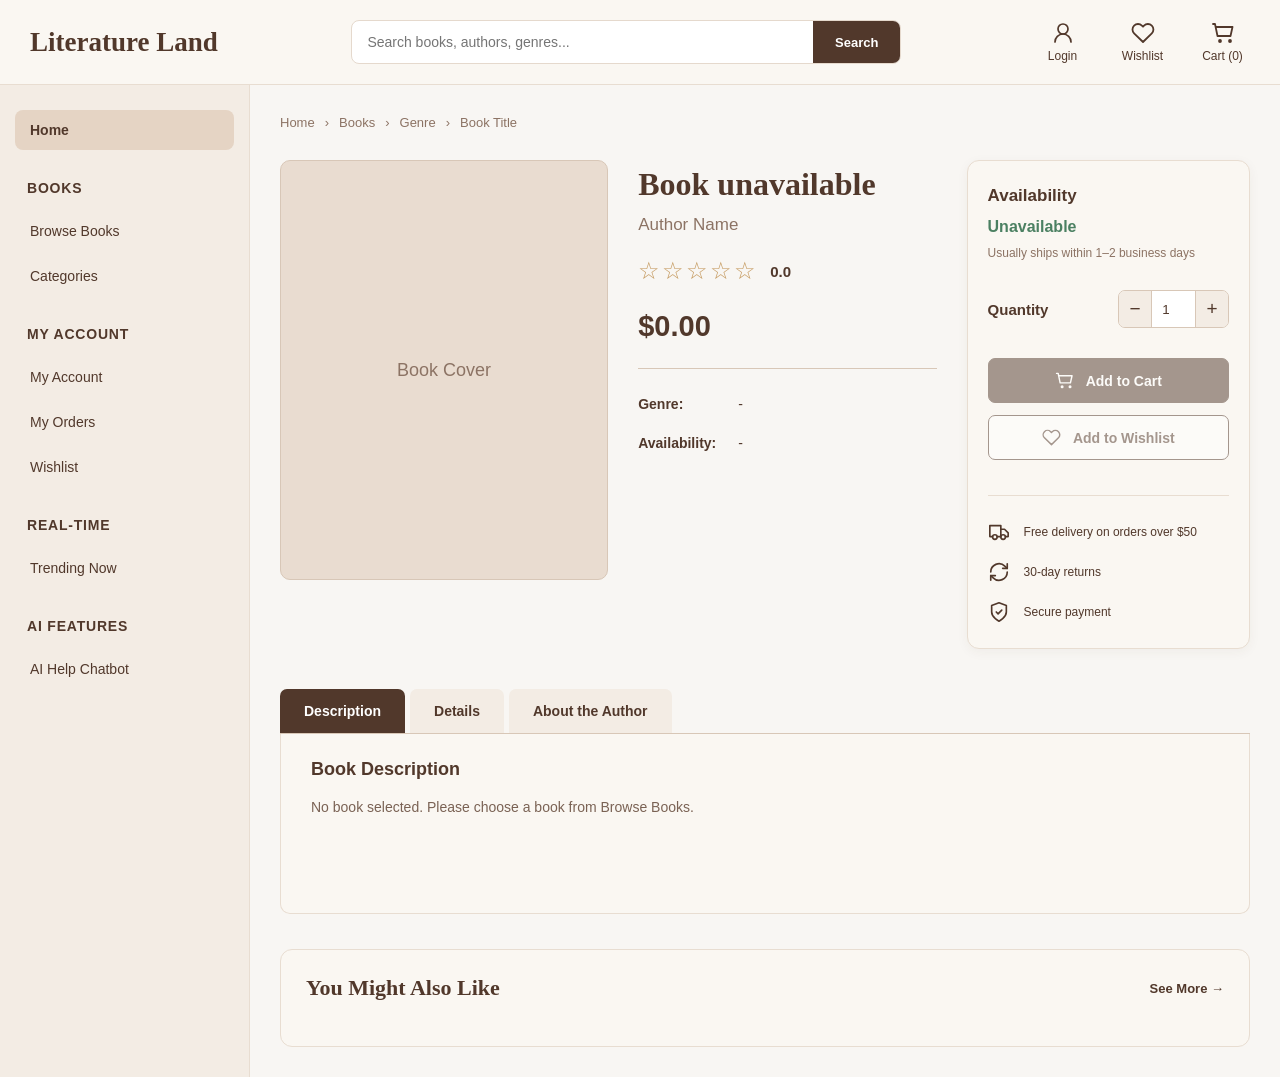
==== frontend/book-details/book-details.html @ 0149fbb0 "created bookstore pages and connected cart to backend - created home, browse books, book details and" ====
<!DOCTYPE html>
<html lang="en">

<head>
    <meta charset="UTF-8">
    <meta name="viewport" content="width=device-width, initial-scale=1.0">

    <title>Book Details | Literature Land</title>

    <!-- SHARED HEADER AND SIDEBAR STYLES -->
    <link rel="stylesheet" href="../browse/browse.css">

    <!-- BOOK DETAILS STYLES -->
    <link rel="stylesheet" href="book-details.css">
</head>

<body>

    <!-- HEADER -->
    <div id="header-container"></div>

    <!-- PAGE CONTAINER -->
    <div class="page-container">

        <!-- SIDEBAR -->
        <aside class="sidebar" id="sidebar-container"></aside>

        <!-- MAIN CONTENT -->
        <main class="main-content">

            <!-- BREADCRUMB -->
            <nav class="breadcrumb">
                <a href="../home/home.html">Home</a>
                <span>›</span>
                <a href="../browse/browse.html">Books</a>
                <span>›</span>
                <span id="breadcrumbGenre">Genre</span>
                <span>›</span>
                <span id="breadcrumbTitle">Book Title</span>
            </nav>

            <!-- BOOK DETAILS SECTION -->
            <section class="book-details-section">

                <!-- BOOK COVER -->
                <div class="book-images">

                    <div class="main-book-cover" id="bookCover">
                        Book Cover
                    </div>

                </div>

                <!-- BOOK INFORMATION -->
                <div class="book-information">

                    <h1 id="bookTitle">Book Title</h1>

                    <p class="book-author" id="bookAuthor">
                        Author Name
                    </p>

                    <!-- BOOK RATING -->
                    <div class="book-rating">
                        <span class="rating-stars" id="bookStars">☆☆☆☆☆</span>
                        <span class="rating-number" id="bookRating">0.0</span>
                    </div>

                    <!-- BOOK PRICE -->
                    <p class="book-price" id="bookPrice">$0.00</p>

                    <hr class="details-divider">

                    <!-- ADDITIONAL BOOK INFORMATION -->
                    <div class="book-metadata">

                        <p>
                            <strong>Genre:</strong>
                            <span id="bookGenre">-</span>
                        </p>

                        <p>
                            <strong>Availability:</strong>
                            <span id="bookAvailability">-</span>
                        </p>

                    </div>

                </div>

                <!-- PURCHASE PANEL -->
                <div class="purchase-panel">

                    <!-- STOCK STATUS -->
                    <div class="stock-status">
                        <h3>Availability</h3>
                        <p id="stockStatus">Checking stock...</p>
                        <span id="stockQuantity"></span>

                        <!-- SHIPPING INFORMATION -->
                        <p class="shipping-message">
                            Usually ships within 1–2 business days
                        </p>
                    </div>

                    <!-- QUANTITY SELECTOR -->
                    <div class="quantity-section">

                        <label for="quantityInput">Quantity</label>

                        <div class="quantity-controls">

                            <button type="button" id="decreaseQuantity">
                                −
                            </button>

                            <input type="number" id="quantityInput" value="1" min="1" readonly>

                            <button type="button" id="increaseQuantity">
                                +
                            </button>

                        </div>

                    </div>

                    <!-- ADD TO CART -->
                    <button class="add-cart-button" id="addToCart" type="button">
                        <img src="../assets/icons/shopping-cart.svg" alt="">
                        Add to Cart
                    </button>

                    <!-- ADD TO WISHLIST -->
                    <button class="add-wishlist-button" id="addToWishlist" type="button">
                        <img src="../assets/icons/heart.svg" alt="">
                        Add to Wishlist
                    </button>

                    <!-- DELIVERY AND PAYMENT INFORMATION -->
                    <div class="purchase-benefits">

                        <div class="benefit-item">
                            <img src="../assets/icons/truck.svg" alt="">
                            <span>Free delivery on orders over $50</span>
                        </div>

                        <div class="benefit-item">
                            <img src="../assets/icons/refresh-cw.svg" alt="">
                            <span>30-day returns</span>
                        </div>

                        <div class="benefit-item">
                            <img src="../assets/icons/shield-check.svg" alt="">
                            <span>Secure payment</span>
                        </div>

                    </div>

                </div>

            </section>

            <!-- BOOK INFORMATION TABS -->
            <section class="book-tabs-section">

                <!-- TAB BUTTONS -->
                <div class="tabs">

                    <button class="tab-button active" data-tab="description" type="button">
                        Description
                    </button>

                    <button class="tab-button" data-tab="details" type="button">
                        Details
                    </button>

                    <button class="tab-button" data-tab="author" type="button">
                        About the Author
                    </button>

                </div>

                <!-- DESCRIPTION -->
                <div class="tab-content active" id="description">

                    <h3>Book Description</h3>

                    <p id="bookDescription">
                        Book description will appear here.
                    </p>

                </div>

                <!-- DETAILS -->
                <div class="tab-content" id="details">

                    <h3>Book Details</h3>

                    <p>
                        <strong>Title:</strong>
                        <span id="detailTitle">-</span>
                    </p>

                    <p>
                        <strong>Author:</strong>
                        <span id="detailAuthor">-</span>
                    </p>

                    <p>
                        <strong>Genre:</strong>
                        <span id="detailGenre">-</span>
                    </p>

                    <p>
                        <strong>Price:</strong>
                        <span id="detailPrice">-</span>
                    </p>

                </div>

                <!-- ABOUT THE AUTHOR -->
                <div class="tab-content" id="author">

                    <h3>About the Author</h3>

                    <p id="authorDescription">
                        Author information is not available yet.
                    </p>

                </div>

            </section>

            <!-- RECOMMENDED BOOKS -->
            <section class="recommended-section">

                <div class="section-heading">

                    <h2>You Might Also Like</h2>

                    <a href="../browse/browse.html" class="see-more">
                        See More →
                    </a>

                </div>

                <!-- RECOMMENDED BOOKS FROM BACKEND -->
                <div class="recommended-books" id="recommendedBooks"></div>

            </section>

        </main>

    </div>
    
    <!-- SHARED CART COUNTER -->
    <script src="../components/cart-header.js"></script>

    <!-- BOOK DETAILS JAVASCRIPT -->
    <script src="book-details.js"></script>

</body>

</html>
---- frontend/browse/browse.css ----
/* RESET */

* {
    margin: 0;
    padding: 0;
    box-sizing: border-box;
}

/* BODY */

body {
    font-family: Arial, sans-serif;
    min-width: 900px;
    background-color: #F8F6F3;
}

/* HEADER */

.header {
    height: 85px;
    background-color: #FAF7F2;
    border-bottom: 1px solid #E8DDD1;
    padding: 0 30px;
    display: flex;
    align-items: center;
    justify-content: space-between;
    gap: 20px;
}

/* HEADER LOGO */

.header-logo {
    flex-shrink: 0;
}

.header-logo a {
    font-family: Georgia, 'Times New Roman', serif;
    font-size: 27px;
    font-weight: bold;
    color: #51382B;
    text-decoration: none;
    white-space: nowrap;
}

/* SEARCH BAR */

.header-search {
    display: flex;
    align-items: center;
    flex: 1;
    width: 100%;
    max-width: 550px;
    min-width: 0;
    height: 44px;
    border: 1px solid #E5D9CD;
    border-radius: 8px;
    background-color: #FFFFFF;
    overflow: hidden;
}

.header-search input {
    flex: 1;
    min-width: 0;
    height: 100%;
    padding: 0 15px;
    border: none;
    outline: none;
    background: transparent;
    font-size: 14px;
}

.header-search button {
    height: 100%;
    padding: 0 22px;
    border: none;
    background-color: #51382B;
    color: white;
    font-size: 13px;
    font-weight: 600;
    cursor: pointer;
}

.header-search button:hover {
    background-color: #6B4C3B;
}

/* HEADER ACTIONS */

.header-actions {
    display: flex;
    align-items: center;
    justify-content: flex-end;
    gap: 25px;
    flex-shrink: 0;
}

/* HEADER ACTION LINKS */

.header-action {
    display: flex;
    flex-direction: column;
    align-items: center;
    justify-content: center;
    gap: 4px;
    min-width: 55px;
    color: #51382B;
    text-decoration: none;
    font-size: 12px;
    font-weight: 500;
    white-space: nowrap;
}

.header-action:hover {
    color: #C69C63;
}

/* HEADER ICONS */

.header-action img {
    width: 24px;
    height: 24px;
    display: block;
}

/* CART COUNT */

#cart-count {
    font-size: inherit;
}

/* PAGE CONTAINER */

.page-container {
    display: flex;
    min-height: calc(100vh - 85px);
}

/* SIDEBAR */

.sidebar {
    width: 250px;
    flex-shrink: 0;
    background-color: #F3ECE4;
    padding: 25px 15px;
    border-right: 1px solid #E8DDD1;
}

/* SIDEBAR NAVIGATION */

.sidebar-nav {
    display: flex;
    flex-direction: column;
    gap: 5px;
}

/* SIDEBAR HEADINGS */

.sidebar-heading {
    font-size: 14px;
    font-weight: 700;
    color: #51382B;
    letter-spacing: 0.8px;
    margin: 25px 12px 10px;
}

/* SIDEBAR LINKS */

.sidebar-link {
    display: block;
    padding: 12px 15px;
    border-radius: 8px;
    color: #51382B;
    text-decoration: none;
    font-size: 14px;
}

.sidebar-link:hover {
    background-color: #E9DCD0;
}

/* ACTIVE PAGE */

.sidebar-link.active {
    background-color: #E5D4C4;
    font-weight: bold;
}

/* MAIN CONTENT */

.main-content {
    flex: 1;
    min-width: 0;
    padding: 30px;
    background-color: #F8F6F3;
}

/* RESULTS HEADER */

.results-header {
    display: flex;
    justify-content: space-between;
    align-items: center;
    gap: 20px;
    margin-bottom: 25px;
}

.results-header h1 {
    font-family: Georgia, 'Times New Roman', serif;
    font-size: 27px;
    color: #51382B;
    margin-bottom: 8px;
}

.results-header p {
    font-size: 13px;
    color: #8C7364;
}

/* SORT CONTAINER */

.sort-container {
    display: flex;
    align-items: center;
    gap: 10px;
    flex-shrink: 0;
}

.sort-container label {
    font-size: 13px;
    color: #51382B;
}

.sort-container select {
    padding: 10px 12px;
    border: 1px solid #D8C7B7;
    border-radius: 7px;
    background-color: #FFFFFF;
    color: #51382B;
    font-size: 13px;
    cursor: pointer;
}

/* BROWSE CONTENT */

.browse-content {
    display: grid;
    grid-template-columns: 260px minmax(0, 1fr);
    gap: 25px;
    align-items: start;
}

/* FILTER PANEL */

.filter-panel {
    background-color: #FAF7F2;
    border: 1px solid #E8DDD1;
    border-radius: 12px;
    padding: 22px;
}

.filter-panel h2 {
    font-family: Georgia, 'Times New Roman', serif;
    font-size: 21px;
    color: #51382B;
    margin-bottom: 22px;
}

/* FILTER GROUP */

.filter-group {
    margin-bottom: 25px;
}

.filter-group h3 {
    font-size: 14px;
    color: #51382B;
    margin-bottom: 12px;
}

/* GENRE OPTIONS */

.genre-options {
    display: grid;
    grid-template-columns: repeat(2, minmax(0, 1fr));
    gap: 12px 8px;
}

.genre-options label {
    display: flex;
    align-items: center;
    gap: 6px;
    font-size: 11px;
    color: #51382B;
    cursor: pointer;
}

.genre-options input {
    accent-color: #51382B;
    flex-shrink: 0;
}

/* AUTHOR FILTER */

#authorFilter {
    width: 100%;
    padding: 11px;
    border: 1px solid #D8C7B7;
    border-radius: 7px;
    background-color: #FFFFFF;
    font-size: 12px;
    outline: none;
}

#authorFilter:focus {
    border-color: #51382B;
}

/* PRICE FILTER */

.price-labels {
    display: flex;
    justify-content: space-between;
    margin-bottom: 8px;
    font-size: 12px;
    color: #7A6254;
}

#priceFilter {
    width: 100%;
    accent-color: #51382B;
    cursor: pointer;
}

/* RATING OPTIONS */

.rating-options {
    display: flex;
    flex-direction: column;
    gap: 12px;
}

.rating-options label {
    display: flex;
    align-items: center;
    gap: 8px;
    font-size: 13px;
    color: #C69C63;
    cursor: pointer;
}

.rating-options input {
    accent-color: #51382B;
}

/* FILTER BUTTONS */

.filter-buttons {
    display: flex;
    flex-direction: column;
    gap: 10px;
}

.filter-buttons button {
    width: 100%;
    padding: 11px;
    border-radius: 7px;
    font-size: 13px;
    font-weight: bold;
    cursor: pointer;
}

/* APPLY FILTERS */

#applyFilters {
    background-color: #51382B;
    color: #FFFFFF;
    border: none;
}

#applyFilters:hover {
    background-color: #6B4C3B;
}

/* CLEAR FILTERS */

#clearFilters {
    background-color: transparent;
    color: #51382B;
    border: 1px solid #D8C7B7;
}

#clearFilters:hover {
    background-color: #E9DCD0;
}

/* BOOK RESULTS */

.books-section {
    min-width: 0;
}

/* BOOK GRID */

.books-grid {
    display: grid;
    grid-template-columns: repeat(3, minmax(0, 1fr));
    gap: 22px;
}

/* BOOK CARD */

.browse-book-card {
    position: relative;
    min-width: 0;
    background-color: #FAF7F2;
    border: 1px solid #E8DDD1;
    border-radius: 12px;
    padding: 15px;
    text-align: center;
}

/* BOOK COVER */

.browse-book-cover {
    height: 180px;
    background-color: #E9DCD0;
    border: 1px solid #D8C7B7;
    border-radius: 8px;
    display: flex;
    align-items: center;
    justify-content: center;
    color: #8C7364;
    font-size: 12px;
    margin-bottom: 12px;
}

/* BOOK TITLE */

.browse-book-card h3 {
    font-size: 14px;
    color: #51382B;
    margin-bottom: 5px;
}

/* BOOK AUTHOR */

.browse-book-author {
    font-size: 12px;
    color: #8C7364;
    margin-bottom: 8px;
}

/* BOOK RATING */

.browse-book-rating {
    font-size: 16px;
    color: #C69C63;
    margin-bottom: 8px;
}

.browse-book-rating span {
    font-size: 11px;
    color: #8C7364;
}

/* BOOK PRICE */

.browse-book-price {
    font-size: 14px;
    font-weight: bold;
    color: #51382B;
}

/* WISHLIST BUTTON */

.wishlist-button {
    position: absolute;
    top: 12px;
    right: 12px;
    border: none;
    background-color: #FFFFFF;
    border-radius: 50%;
    width: 30px;
    height: 30px;
    display: flex;
    align-items: center;
    justify-content: center;
    cursor: pointer;
}

.wishlist-button img {
    width: 18px;
    height: 18px;
}

/* PAGINATION */

.pagination {
    display: flex;
    justify-content: center;
    align-items: center;
    gap: 8px;
    margin-top: 30px;
}

.pagination button {
    width: 34px;
    height: 34px;
    border: 1px solid #D8C7B7;
    border-radius: 6px;
    background-color: #FFFFFF;
    color: #51382B;
    cursor: pointer;
}

.pagination button:hover {
    background-color: #E9DCD0;
}

.pagination .active {
    background-color: #51382B;
    color: #FFFFFF;
    border-color: #51382B;
}

/* RESULTS INFORMATION */

.results-info {
    text-align: right;
    margin-top: 15px;
    font-size: 12px;
    color: #8C7364;
}

/* SMALLER SCREENS */

@media (max-width: 1200px) {
    .browse-content {
        grid-template-columns: 220px minmax(0, 1fr);
        gap: 18px;
    }

    .books-grid {
        grid-template-columns: repeat(2, minmax(0, 1fr));
    }

    .main-content {
        padding: 20px;
    }
}
---- frontend/book-details/book-details.css ----
/* BOOK DETAILS PAGE */

/* MAIN CONTENT */

.main-content {
    flex: 1;
    min-width: 0;
    padding: 30px;
    background-color: #F8F6F3;
    color: #51382B;
}


/* BREADCRUMB */

.breadcrumb {
    display: flex;
    align-items: center;
    flex-wrap: wrap;
    gap: 10px;
    margin-bottom: 30px;
    font-size: 13px;
    color: #8C7364;
}

.breadcrumb a {
    color: #8C7364;
    text-decoration: none;
}

.breadcrumb a:hover {
    color: #51382B;
    text-decoration: underline;
}


/* BOOK DETAILS LAYOUT */

.book-details-section {
    display: grid;
    grid-template-columns:
        minmax(220px, 1.1fr) minmax(220px, 1fr) minmax(240px, 0.95fr);
    gap: 30px;
    align-items: start;
    margin-bottom: 40px;
}


/* BOOK COVER */

.book-images {
    width: 100%;
}

.main-book-cover {
    display: flex;
    align-items: center;
    justify-content: center;
    width: 100%;
    min-height: 420px;
    padding: 20px;
    background-color: #E9DCD0;
    border: 1px solid #D8C7B7;
    border-radius: 10px;
    color: #8C7364;
    font-size: 18px;
    text-align: center;
}


/* BOOK INFORMATION */

.book-information {
    padding-top: 5px;
}

.book-information h1 {
    margin: 0 0 12px;
    font-family: Georgia, 'Times New Roman', serif;
    font-size: 32px;
    line-height: 1.2;
    color: #51382B;
}

.book-author {
    margin: 0 0 22px;
    font-size: 17px;
    color: #8C7364;
}


/* BOOK RATING */

.book-rating {
    display: flex;
    align-items: center;
    gap: 12px;
    margin-bottom: 25px;
}

.rating-stars {
    font-size: 24px;
    letter-spacing: 2px;
    color: #C69C63;
}

.rating-number {
    font-size: 15px;
    font-weight: bold;
}


/* BOOK PRICE */

.book-price {
    margin: 0 0 25px;
    font-size: 29px;
    font-weight: bold;
    color: #51382B;
}

.details-divider {
    border: none;
    border-top: 1px solid #D8C7B7;
    margin-bottom: 25px;
}


/* ADDITIONAL BOOK INFORMATION */

.book-metadata p {
    display: flex;
    gap: 10px;
    margin: 0 0 18px;
    font-size: 14px;
    line-height: 1.5;
}

.book-metadata strong {
    min-width: 90px;
}


/* PURCHASE PANEL */

.purchase-panel {
    padding: 25px 20px;
    background-color: #FAF7F2;
    border: 1px solid #E8DDD1;
    border-radius: 12px;
    box-shadow: 0 3px 12px rgba(81, 56, 43, 0.05);
}


/* STOCK STATUS */

.stock-status {
    margin-bottom: 30px;
}

.stock-status h3 {
    margin: 0 0 12px;
    font-size: 17px;
    color: #51382B;
}

.stock-status p {
    margin: 0 0 7px;
    font-size: 16px;
    font-weight: bold;
    color: #4B8062;
}

.stock-status span {
    font-size: 12px;
    color: #8C7364;
}


/* QUANTITY SELECTOR */

.quantity-section {
    display: flex;
    align-items: center;
    justify-content: space-between;
    gap: 15px;
    margin-bottom: 30px;
}

.quantity-section label {
    font-size: 15px;
    font-weight: bold;
}

.quantity-controls {
    display: flex;
    align-items: center;
    border: 1px solid #D8C7B7;
    border-radius: 7px;
    overflow: hidden;
}

.quantity-controls button {
    width: 32px;
    height: 36px;
    border: none;
    background-color: #F3ECE4;
    color: #51382B;
    font-size: 19px;
}

.quantity-controls button:hover {
    background-color: #E9DCD0;
}

.quantity-controls input {
    width: 45px;
    height: 36px;
    padding: 0;
    border: none;
    border-left: 1px solid #D8C7B7;
    border-right: 1px solid #D8C7B7;
    text-align: center;
    color: #51382B;
    background-color: #FFFFFF;
}


/* PURCHASE BUTTONS */

.add-cart-button,
.add-wishlist-button {
    display: flex;
    align-items: center;
    justify-content: center;
    gap: 12px;
    width: 100%;
    min-height: 45px;
    margin-bottom: 12px;
    padding: 10px 15px;
    border-radius: 7px;
    font-size: 14px;
    font-weight: bold;
    cursor: pointer;
}

.add-cart-button {
    border: 1px solid #51382B;
    background-color: #51382B;
    color: #FFFFFF;
}

.add-cart-button:hover {
    background-color: #6B4C3B;
}

.add-wishlist-button {
    border: 1px solid #51382B;
    background-color: #FFFFFF;
    color: #51382B;
}

.add-wishlist-button:hover {
    background-color: #F3ECE4;
}

.add-cart-button img,
.add-wishlist-button img {
    width: 19px;
    height: 19px;
}

.add-cart-button img {
    filter: brightness(0) invert(1);
}

/* DISABLED BUTTONS */

.add-cart-button:disabled,
.add-wishlist-button:disabled {
    opacity: 0.5;
    cursor: not-allowed;
}


/* BOOK INFORMATION TABS */

.book-tabs-section {
    margin-bottom: 35px;
}

.tabs {
    display: flex;
    flex-wrap: wrap;
    gap: 5px;
    border-bottom: 1px solid #D8C7B7;
}

.tab-button {
    padding: 14px 24px;
    border: none;
    border-radius: 7px 7px 0 0;
    background-color: #F3ECE4;
    color: #51382B;
    font-size: 14px;
    font-weight: bold;
    cursor: pointer;
}

.tab-button:hover {
    background-color: #E9DCD0;
}

.tab-button.active {
    background-color: #51382B;
    color: #FFFFFF;
}


/* TAB CONTENT */

.tab-content {
    display: none;
    min-height: 180px;
    padding: 25px 30px;
    background-color: #FAF7F2;
    border: 1px solid #E8DDD1;
    border-top: none;
    border-radius: 0 0 10px 10px;
}

.tab-content.active {
    display: block;
}

.tab-content h3 {
    margin: 0 0 15px;
    font-size: 18px;
    color: #51382B;
}

.tab-content p {
    margin: 0 0 12px;
    font-size: 14px;
    line-height: 1.8;
    color: #7A6254;
}


/* RECOMMENDED BOOKS */

.recommended-section {
    padding: 25px;
    background-color: #FAF7F2;
    border: 1px solid #E8DDD1;
    border-radius: 12px;
}

.section-heading {
    display: flex;
    align-items: center;
    justify-content: space-between;
    gap: 20px;
    margin-bottom: 20px;
}

.section-heading h2 {
    margin: 0;
    font-family: Georgia, 'Times New Roman', serif;
    font-size: 22px;
    color: #51382B;
}

.see-more {
    color: #51382B;
    font-size: 13px;
    font-weight: bold;
    text-decoration: none;
}

.see-more:hover {
    text-decoration: underline;
}

.recommended-books {
    display: grid;
    grid-template-columns: repeat(5, minmax(0, 1fr));
    gap: 20px;
}


/* RECOMMENDED BOOK CARDS */

.recommended-book-card {
    min-width: 0;
    padding: 12px;
    background-color: #FAF7F2;
    border: 1px solid #E8DDD1;
    border-radius: 10px;
    cursor: pointer;
}

.recommended-book-card:hover {
    border-color: #C69C63;
    box-shadow: 0 3px 10px rgba(81, 56, 43, 0.08);
}

.recommended-book-cover {
    display: flex;
    align-items: center;
    justify-content: center;
    height: 150px;
    margin-bottom: 12px;
    border: 1px solid #D8C7B7;
    border-radius: 7px;
    background-color: #E9DCD0;
    color: #8C7364;
    font-size: 12px;
}

.recommended-book-card h3 {
    margin: 0 0 6px;
    font-size: 14px;
    color: #51382B;
}

.recommended-book-card p {
    margin: 0 0 8px;
    font-size: 12px;
    color: #8C7364;
}

.recommended-book-price {
    font-weight: bold;
    color: #51382B !important;
}


/* RESPONSIVE DESIGN */

@media (max-width: 1200px) {

    .book-details-section {
        grid-template-columns: 1fr 1fr;
    }

    .purchase-panel {
        grid-column: 1 / -1;
    }

    .recommended-books {
        grid-template-columns: repeat(3, minmax(0, 1fr));
    }

    .main-content {
        padding: 20px;
    }
}

@media (max-width: 1000px) {

    .book-details-section {
        grid-template-columns: 1fr;
    }

    .purchase-panel {
        grid-column: auto;
    }

    .main-book-cover {
        max-width: 350px;
        min-height: 380px;
    }

    .recommended-books {
        grid-template-columns: repeat(2, minmax(0, 1fr));
    }
}

/* DELIVERY AND PAYMENT INFORMATION */

.purchase-benefits {
    display: flex;
    flex-direction: column;
    gap: 18px;
    margin-top: 35px;
    padding-top: 25px;
    border-top: 1px solid #E8DDD1;
}

.benefit-item {
    display: flex;
    align-items: center;
    gap: 14px;
    font-size: 12px;
    color: #51382B;
}

.benefit-item img {
    width: 22px;
    height: 22px;
    flex-shrink: 0;
}
/* SHIPPING MESSAGE */

.stock-status .shipping-message {
    margin-top: 10px;
    font-size: 12px;
    font-weight: normal;
    color: #8C7364;
}
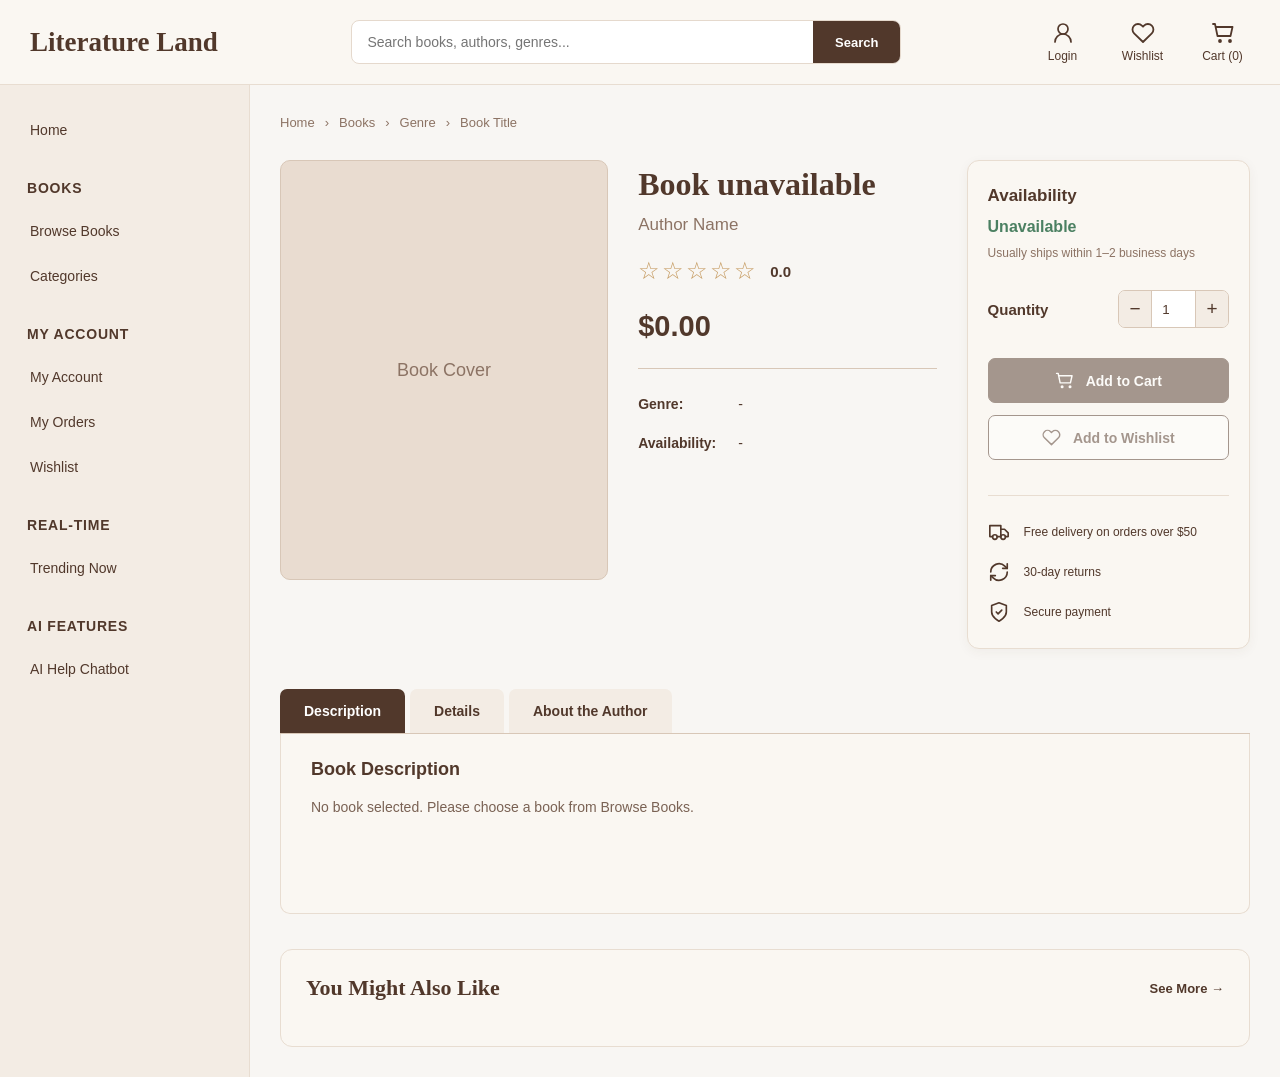
==== commit 34371667: "Integrate frontend updates, wishlist and stock data" ====
--- a/frontend/book-details/book-details.html
+++ b/frontend/book-details/book-details.html
@@ -252,10 +252,13 @@
         </main>
 
     </div>
-    
+
     <!-- SHARED CART COUNTER -->
     <script src="../components/cart-header.js"></script>
 
+    <!-- SHARED WISHLIST MANAGER -->
+    <script src="../components/wishlist-manager.js"></script>
+
     <!-- BOOK DETAILS JAVASCRIPT -->
     <script src="book-details.js"></script>
 
